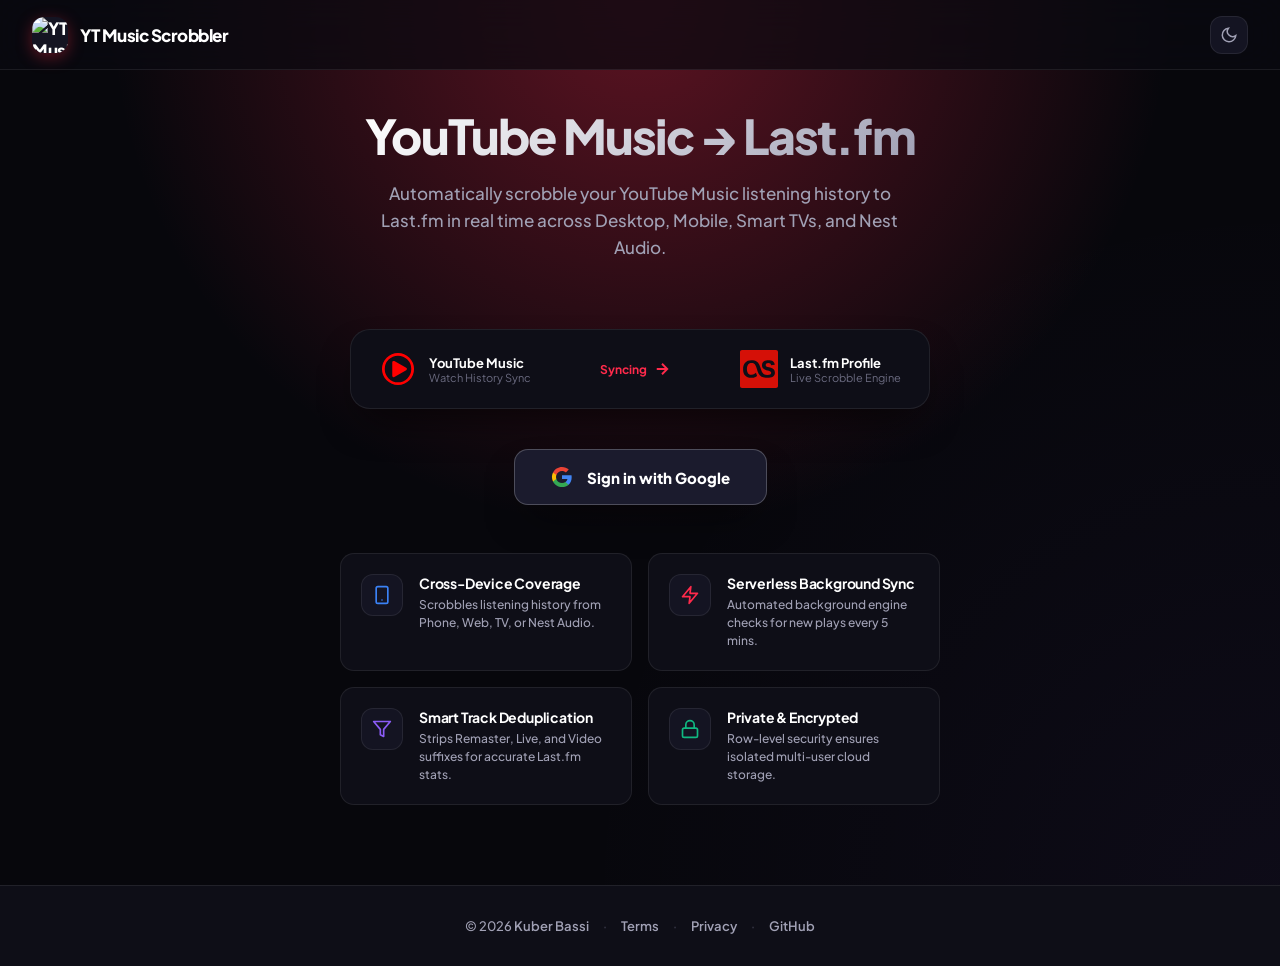
==== templates/index.html @ dec8a10e "refactor: modularize frontend architecture into templates and static assets, improve music video fil" ====
<!DOCTYPE html>
<html lang="en">

<head>
    <meta charset="UTF-8">
    <meta name="viewport" content="width=device-width, initial-scale=1.0">
    <title>YT Music Scrobbler - Sync YouTube Music to Last.fm</title>
    <meta name="description"
        content="Automatically scrobble your YouTube Music listening history to Last.fm in real-time across all your devices. Free, secure, and open-source.">
    <meta name="keywords"
        content="YouTube Music, Last.fm, scrobbler, music scrobbler, YT Music Last.fm sync, music history tracking">
    <meta name="author" content="Kuber Bassi">
    <meta name="theme-color" content="#07070a">
    <meta name="robots" content="index, follow">
    <meta property="og:title" content="YT Music Scrobbler - Sync YouTube Music to Last.fm">
    <meta property="og:description"
        content="Scrobble YouTube Music listening history to Last.fm seamlessly across PC, Mobile, and TV.">
    <meta property="og:type" content="website">
    <meta property="og:image" content="https://ytscrobbler.kuberbassi.com/Icon.png">
    <meta name="twitter:card" content="summary_large_image">
    <meta name="twitter:title" content="YT Music Scrobbler - Sync YouTube Music to Last.fm">
    <meta name="twitter:description"
        content="Scrobble YouTube Music listening history to Last.fm automatically across all devices.">
    <meta name="twitter:image" content="https://ytscrobbler.kuberbassi.com/Icon.png">
    <link rel="canonical" href="https://ytscrobbler.kuberbassi.com">
    <link rel="icon" type="image/png" href="/Icon.png">
    <link rel="shortcut icon" href="/Icon.png">
    <link rel="preconnect" href="https://fonts.googleapis.com">
    <link rel="preconnect" href="https://fonts.gstatic.com" crossorigin>
    <link
        href="https://fonts.googleapis.com/css2?family=Plus+Jakarta+Sans:wght@400;500;600;700;800&family=JetBrains+Mono:wght@400;500;600&display=swap"
        rel="stylesheet">
    <link rel="stylesheet" href="/static/css/styles.css">
    <script src="/static/js/app.js" defer></script>
</head>

<body data-theme="dark">
    <div class="toast-container" id="toasts"></div>

    <header class="header">
        <a href="/" class="logo">
            <div class="logo-img-wrapper">
                <img src="/Icon.png" alt="YT Music Scrobbler Icon">
            </div>
            YT Music Scrobbler
        </a>

        <div class="header-actions">
            <div id="nav-status-indicators" style="display:none; gap:8px;">
                <div id="nav-lfm" class="nav-status-pill"><span class="dot"></span> Last.fm</div>
                <div id="nav-ytm" class="nav-status-pill"><span class="dot"></span> YT Music</div>
            </div>
            <div id="user-area"></div>
            <button class="theme-btn" onclick="toggleTheme()" title="Toggle theme">
                <svg id="theme-icon" viewBox="0 0 24 24" fill="none" stroke="currentColor" stroke-width="2">
                    <path d="M21 12.79A9 9 0 1 1 11.21 3 7 7 0 0 0 21 12.79z" />
                </svg>
            </button>
        </div>
    </header>

    <!-- Handcrafted Hero Landing Screen -->
    <div id="login-screen" class="login-screen" style="display: flex;">
        <div class="login-hero">
            <h1 class="login-title">YouTube Music → Last.fm</h1>
            <p class="login-subtitle">
                Automatically scrobble your YouTube Music listening history to Last.fm in real time across Desktop,
                Mobile, Smart TVs, and Nest Audio.
            </p>
        </div>

        <!-- Live Scrobble Preview Card -->
        <div class="scrobble-flow-card">
            <div class="scrobble-flow-side">
                <div class="scrobble-flow-icon yt" style="background:transparent;width:38px;height:38px;">
                    <svg width="38" height="38" viewBox="0 0 192 192" fill="none">
                        <path stroke="#FF0000" stroke-linecap="round" stroke-linejoin="round" stroke-width="14"
                            d="M96 170c40.869 0 74-33.131 74-74 0-40.87-33.131-74-74-74-40.87 0-74 33.13-74 74 0 40.869 33.13 74 74 74Z" />
                        <path stroke="#FF0000" stroke-linecap="round" stroke-linejoin="round" stroke-width="14"
                            fill="#FF0000" d="M74 130V62l60 34-60 34Z" />
                    </svg>
                </div>
                <div class="scrobble-flow-meta">
                    <h5>YouTube Music</h5>
                    <p>Watch History Sync</p>
                </div>
            </div>
            <div class="scrobble-flow-arrow">
                <span>Syncing</span>
                <svg width="18" height="18" viewBox="0 0 24 24" fill="none" stroke="currentColor" stroke-width="2.5">
                    <path d="M5 12h14M12 5l7 7-7 7" />
                </svg>
            </div>
            <div class="scrobble-flow-side">
                <div class="scrobble-flow-icon lfm" style="background:transparent;width:38px;height:38px;">
                    <svg width="38" height="38" viewBox="0 0 94 94" fill="#D51007">
                        <path
                            d="M89,0H5C2.238,0,0,2.239,0,5v84c0,2.761,2.238,5,5,5h84c2.762,0,5-2.239,5-5V5C94,2.239,91.762,0,89,0z M67.611,68.875 c-15.605,0-21.019-7.036-23.904-15.786l-2.887-9.021c-2.164-6.585-4.689-11.727-12.629-11.727c-5.504,0-11.094,3.969-11.094,15.064 c0,8.659,4.42,14.073,10.643,14.073c7.037,0,11.729-5.232,11.729-5.232l2.887,7.848c0,0-4.873,4.78-15.066,4.78 c-12.627,0-19.664-7.396-19.664-21.108c0-14.251,7.037-22.642,20.297-22.642c11.998,0,18.043,4.33,21.83,16.057l2.978,9.02 c2.164,6.585,5.953,11.367,15.063,11.367c6.136,0,9.379-1.354,9.379-4.691c0-2.616-1.53-4.51-6.131-5.593l-6.138-1.442 c-7.483-1.804-10.463-5.684-10.463-11.817c0-9.833,7.939-12.9,16.058-12.9c9.203,0,14.795,3.338,15.517,11.457l-9.021,1.082 c-0.361-3.879-2.705-5.502-7.035-5.502c-3.972,0-6.403,1.804-6.403,4.871c0,2.706,1.17,4.33,5.141,5.232l5.773,1.263 c7.758,1.804,11.905,5.593,11.905,12.899C86.375,65.448,78.799,68.875,67.611,68.875z" />
                    </svg>
                </div>
                <div class="scrobble-flow-meta">
                    <h5>Last.fm Profile</h5>
                    <p>Live Scrobble Engine</p>
                </div>
            </div>
        </div>

        <a href="/auth/google" class="login-btn">
            <svg viewBox="0 0 24 24">
                <path fill="#4285F4"
                    d="M22.56 12.25c0-.78-.07-1.53-.2-2.25H12v4.26h5.92c-.26 1.37-1.04 2.53-2.21 3.31v2.77h3.57c2.08-1.92 3.28-4.74 3.28-8.09z" />
                <path fill="#34A853"
                    d="M12 23c2.97 0 5.46-.98 7.28-2.66l-3.57-2.77c-.98.66-2.23 1.06-3.71 1.06-2.86 0-5.29-1.93-6.16-4.53H2.18v2.84C3.99 20.53 7.7 23 12 23z" />
                <path fill="#FBBC05"
                    d="M5.84 14.09c-.22-.66-.35-1.36-.35-2.09s.13-1.43.35-2.09V7.07H2.18C1.43 8.55 1 10.22 1 12s.43 3.45 1.18 4.93l2.85-2.22.81-.62z" />
                <path fill="#EA4335"
                    d="M12 5.38c1.62 0 3.06.56 4.21 1.64l3.15-3.15C17.45 2.09 14.97 1 12 1 7.7 1 3.99 3.47 2.18 7.07l3.66 2.84c.87-2.6 3.3-4.53 6.16-4.53z" />
            </svg>
            Sign in with Google
        </a>

        <div class="features-grid">
            <div class="feature-item">
                <div class="feature-icon-wrapper" style="color:var(--blue);">
                    <svg width="20" height="20" viewBox="0 0 24 24" fill="none" stroke="currentColor" stroke-width="2"
                        stroke-linecap="round" stroke-linejoin="round">
                        <rect x="5" y="2" width="14" height="20" rx="2" ry="2" />
                        <line x1="12" y1="18" x2="12.01" y2="18" />
                    </svg>
                </div>
                <div class="feature-text">
                    <h4>Cross-Device Coverage</h4>
                    <p>Scrobbles listening history from Phone, Web, TV, or Nest Audio.</p>
                </div>
            </div>
            <div class="feature-item">
                <div class="feature-icon-wrapper" style="color:var(--accent);">
                    <svg width="20" height="20" viewBox="0 0 24 24" fill="none" stroke="currentColor" stroke-width="2"
                        stroke-linecap="round" stroke-linejoin="round">
                        <polygon points="13 2 3 14 12 14 11 22 21 10 12 10 13 2" />
                    </svg>
                </div>
                <div class="feature-text">
                    <h4>Serverless Background Sync</h4>
                    <p>Automated background engine checks for new plays every 5 mins.</p>
                </div>
            </div>
            <div class="feature-item">
                <div class="feature-icon-wrapper" style="color:var(--purple);">
                    <svg width="20" height="20" viewBox="0 0 24 24" fill="none" stroke="currentColor" stroke-width="2"
                        stroke-linecap="round" stroke-linejoin="round">
                        <polygon points="22 3 2 3 10 12.46 10 19 14 21 14 12.46 22 3" />
                    </svg>
                </div>
                <div class="feature-text">
                    <h4>Smart Track Deduplication</h4>
                    <p>Strips Remaster, Live, and Video suffixes for accurate Last.fm stats.</p>
                </div>
            </div>
            <div class="feature-item">
                <div class="feature-icon-wrapper" style="color:var(--success);">
                    <svg width="20" height="20" viewBox="0 0 24 24" fill="none" stroke="currentColor" stroke-width="2"
                        stroke-linecap="round" stroke-linejoin="round">
                        <rect x="3" y="11" width="18" height="11" rx="2" ry="2" />
                        <path d="M7 11V7a5 5 0 0 1 10 0v4" />
                    </svg>
                </div>
                <div class="feature-text">
                    <h4>Private & Encrypted</h4>
                    <p>Row-level security ensures isolated multi-user cloud storage.</p>
                </div>
            </div>
        </div>
    </div>

    <!-- Main Logged In Application -->
    <main id="main-app" class="container" style="display: none;">
        <div class="app-hero">
            <h1 class="main-title">YT Music Dashboard</h1>
            <p class="subtitle">Scrobble YouTube Music listening history to Last.fm</p>
        </div>

        <div class="tabs-wrapper">
            <div class="tabs">
                <div class="tab active" onclick="showTab('dashboard')">
                    <svg width="15" height="15" viewBox="0 0 24 24" fill="none" stroke="currentColor" stroke-width="2.2"
                        stroke-linecap="round" stroke-linejoin="round">
                        <rect x="3" y="3" width="7" height="9" rx="1" />
                        <rect x="14" y="3" width="7" height="5" rx="1" />
                        <rect x="14" y="12" width="7" height="9" rx="1" />
                        <rect x="3" y="16" width="7" height="5" rx="1" />
                    </svg>
                    Dashboard
                </div>
                <div class="tab" onclick="showTab('connect')">
                    <svg width="15" height="15" viewBox="0 0 24 24" fill="none" stroke="currentColor" stroke-width="2.2"
                        stroke-linecap="round" stroke-linejoin="round">
                        <path d="M20 21v-2a4 4 0 0 0-4-4H8a4 4 0 0 0-4 4v2" />
                        <circle cx="12" cy="7" r="4" />
                    </svg>
                    Accounts
                </div>
                <div class="tab" onclick="showTab('history')">
                    <svg width="15" height="15" viewBox="0 0 24 24" fill="none" stroke="currentColor" stroke-width="2.2"
                        stroke-linecap="round" stroke-linejoin="round">
                        <circle cx="12" cy="12" r="10" />
                        <polyline points="12 6 12 12 16 14" />
                    </svg>
                    History
                </div>
                <div class="tab" onclick="showTab('guide')">
                    <svg width="15" height="15" viewBox="0 0 24 24" fill="none" stroke="currentColor" stroke-width="2.2"
                        stroke-linecap="round" stroke-linejoin="round">
                        <circle cx="12" cy="12" r="10" />
                        <path d="M9.09 9a3 3 0 0 1 5.83 1c0 2-3 3-3 3" />
                        <line x1="12" y1="17" x2="12.01" y2="17" />
                    </svg>
                    Setup Guide
                </div>
            </div>
        </div>

        <!-- Dashboard Tab -->
        <div id="dashboard" class="tab-content active">
            <!-- Now Playing / Status Banner -->
            <div class="now-playing-banner">
                <div class="now-playing-left">
                    <div class="eq-bars">
                        <div class="eq-bar"></div>
                        <div class="eq-bar"></div>
                        <div class="eq-bar"></div>
                        <div class="eq-bar"></div>
                    </div>
                    <div class="now-playing-text" id="now-playing-text">
                        Scrobbler engine <strong style="color:var(--success);">Active</strong>
                    </div>
                </div>
                <div id="sync-info" class="sync-info">Waiting for sync...</div>
            </div>

            <div class="card">
                <div class="card-header">
                    <div class="card-title-group">
                        <span class="card-title">Live Connections</span>
                    </div>
                    <button class="btn btn-secondary btn-sm" onclick="checkStatus()">Refresh</button>
                </div>
                <div class="card-body">
                    <div class="status-item">
                        <div class="status-left">
                            <div class="status-icon lastfm" style="background:transparent;box-shadow:none;">
                                <svg width="44" height="44" viewBox="0 0 94 94" fill="#D51007">
                                    <path
                                        d="M89,0H5C2.238,0,0,2.239,0,5v84c0,2.761,2.238,5,5,5h84c2.762,0,5-2.239,5-5V5C94,2.239,91.762,0,89,0z M67.611,68.875 c-15.605,0-21.019-7.036-23.904-15.786l-2.887-9.021c-2.164-6.585-4.689-11.727-12.629-11.727c-5.504,0-11.094,3.969-11.094,15.064 c0,8.659,4.42,14.073,10.643,14.073c7.037,0,11.729-5.232,11.729-5.232l2.887,7.848c0,0-4.873,4.78-15.066,4.78 c-12.627,0-19.664-7.396-19.664-21.108c0-14.251,7.037-22.642,20.297-22.642c11.998,0,18.043,4.33,21.83,16.057l2.978,9.02 c2.164,6.585,5.953,11.367,15.063,11.367c6.136,0,9.379-1.354,9.379-4.691c0-2.616-1.53-4.51-6.131-5.593l-6.138-1.442 c-7.483-1.804-10.463-5.684-10.463-11.817c0-9.833,7.939-12.9,16.058-12.9c9.203,0,14.795,3.338,15.517,11.457l-9.021,1.082 c-0.361-3.879-2.705-5.502-7.035-5.502c-3.972,0-6.403,1.804-6.403,4.871c0,2.706,1.17,4.33,5.141,5.232l5.773,1.263 c7.758,1.804,11.905,5.593,11.905,12.899C86.375,65.448,78.799,68.875,67.611,68.875z" />
                                </svg>
                            </div>
                            <div>
                                <div class="status-name">Last.fm</div>
                                <div class="status-sub" id="lastfm-username">Not connected</div>
                            </div>
                        </div>
                        <div id="lastfm-status" class="status-badge offline">
                            <span class="dot"></span> Offline
                        </div>
                    </div>
                    <div class="status-item">
                        <div class="status-left">
                            <div class="status-icon ytmusic" style="background:transparent;box-shadow:none;">
                                <svg width="44" height="44" viewBox="0 0 192 192" fill="none">
                                    <path stroke="#FF0000" stroke-linecap="round" stroke-linejoin="round"
                                        stroke-width="14"
                                        d="M96 170c40.869 0 74-33.131 74-74 0-40.87-33.131-74-74-74-40.87 0-74 33.13-74 74 0 40.869 33.13 74 74 74Z" />
                                    <path stroke="#FF0000" stroke-linecap="round" stroke-linejoin="round"
                                        stroke-width="14" fill="#FF0000" d="M74 130V62l60 34-60 34Z" />
                                </svg>
                            </div>
                            <div>
                                <div class="status-name">YouTube Music</div>
                                <div class="status-sub" id="ytmusic-sub">Browser Headers Sync</div>
                            </div>
                        </div>
                        <div id="ytmusic-status" class="status-badge offline">
                            <span class="dot"></span> Offline
                        </div>
                    </div>
                </div>
            </div>

            <div class="card">
                <div class="card-header">
                    <span class="card-title">Auto-Scrobble Engine</span>
                </div>
                <div class="card-body">
                    <div class="toggle-row">
                        <div class="toggle-info">
                            <h3>Enable Background Auto Sync</h3>
                            <p>Automatically polls YouTube Music history every 5 minutes</p>
                        </div>
                        <div class="toggle" id="auto-toggle" onclick="toggleAuto()"></div>
                    </div>
                </div>
            </div>

            <div class="card">
                <div class="card-header"><span class="card-title">Manual Actions</span></div>
                <div class="card-body">
                    <div class="btn-group">
                        <button class="btn btn-primary" onclick="scrobbleNow()">
                            <svg width="15" height="15" viewBox="0 0 24 24" fill="none" stroke="currentColor"
                                stroke-width="2.5" stroke-linecap="round" stroke-linejoin="round">
                                <polygon points="13 2 3 14 12 14 11 22 21 10 12 10 13 2" />
                            </svg>
                            Scrobble Now
                        </button>
                        <button class="btn btn-secondary" onclick="showTab('history'); loadHistory();">
                            <svg width="15" height="15" viewBox="0 0 24 24" fill="none" stroke="currentColor"
                                stroke-width="2" stroke-linecap="round" stroke-linejoin="round">
                                <circle cx="12" cy="12" r="10" />
                                <polyline points="12 6 12 12 16 14" />
                            </svg>
                            View History
                        </button>
                    </div>
                </div>
            </div>

            <div class="card">
                <div class="card-header"><span class="card-title">Recent Activity Stream</span></div>
                <div class="card-body">
                    <div class="log" id="log">
                        <div class="log-entry"><span class="time">[--:--]</span> Ready to scrobble</div>
                    </div>
                </div>
            </div>
        </div>

        <!-- Accounts & Setup Tab -->
        <div id="connect" class="tab-content">
            <div class="card">
                <div class="card-header"><span class="card-title">Last.fm Credentials</span></div>
                <div class="card-body">
                    <div class="form-group">
                        <label class="form-label">API Key</label>
                        <input type="text" class="form-input" id="lastfm-key"
                            placeholder="32-character Last.fm API Key">
                        <p class="form-hint">Create an API account at <a href="https://www.last.fm/api/account/create"
                                target="_blank">last.fm/api</a></p>
                    </div>
                    <div class="form-group">
                        <label class="form-label">API Secret</label>
                        <input type="password" class="form-input" id="lastfm-secret"
                            placeholder="32-character API Secret">
                    </div>
                    <div class="form-group">
                        <label class="form-label">Session Key</label>
                        <input type="text" class="form-input" id="lastfm-session"
                            placeholder="Session key generated via authorization">
                        <p class="form-hint"><a href="#" onclick="authorizeLastfm(); return false;"><svg width="13"
                                    height="13" viewBox="0 0 24 24" fill="none" stroke="currentColor" stroke-width="2"
                                    style="vertical-align:middle;margin-right:2px;">
                                    <path d="M18 13v6a2 2 0 0 1-2 2H5a2 2 0 0 1-2-2V8a2 2 0 0 1 2-2h6" />
                                    <polyline points="15 3 21 3 21 9" />
                                    <line x1="10" y1="14" x2="21" y2="3" />
                                </svg> Click here to Authorize with Last.fm</a></p>
                    </div>
                    <button class="btn btn-primary" onclick="saveLastfm()">Save Last.fm Account</button>
                </div>
            </div>

            <div class="card">
                <div class="card-header"><span class="card-title">YouTube Music Account Headers</span></div>
                <div class="card-body">
                    <p style="font-size:13px;color:var(--text-secondary);margin-bottom:16px;line-height:1.5;">
                        Connect your YouTube Music watch history by pasting browser headers. This allows background sync
                        across <strong>all devices</strong> (Phone, PC, TV).
                    </p>

                    <div id="method-headers">
                        <div class="form-group">
                            <label class="form-label">Browser Headers String</label>
                            <textarea class="form-input" id="yt-headers"
                                placeholder="Paste requests headers from music.youtube.com network tab here..." rows="5"
                                style="font-family:var(--font-mono);font-size:11px;"></textarea>
                            <p class="form-hint">Need help getting headers? Check out the <a href="#"
                                    onclick="showTab('guide'); return false;">Step-by-step Setup Guide</a></p>
                        </div>
                        <button class="btn btn-primary" onclick="saveYTHeaders()">Connect YT Music</button>
                    </div>

                    <button class="btn btn-secondary" onclick="disconnectYT()" id="disconnect-btn"
                        style="display:none;margin-top:12px;">Disconnect YT Music</button>
                </div>
            </div>
        </div>

        <!-- History Tab -->
        <div id="history" class="tab-content">
            <div class="card">
                <div class="card-header">
                    <span class="card-title">YouTube Music History</span>
                    <div style="display:flex;gap:8px;">
                        <button class="btn btn-secondary btn-sm" onclick="resetHistoryCache()"
                            title="Clear local scrobble history cache">Reset Cache</button>
                        <button class="btn btn-secondary btn-sm" onclick="loadHistory()">Refresh</button>
                    </div>
                </div>
                <div class="card-body">
                    <div class="history-controls">
                        <div class="search-box">
                            <svg class="search-icon" width="16" height="16" viewBox="0 0 24 24" fill="none"
                                stroke="currentColor" stroke-width="2">
                                <circle cx="11" cy="11" r="8" />
                                <path d="m21 21-4.3-4.3" />
                            </svg>
                            <input type="text" id="history-search" class="form-input"
                                placeholder="Filter history by song or artist..." onkeyup="filterHistory()">
                        </div>
                    </div>
                    <div id="history-list" class="history-list">
                        <div class="empty">Click Refresh to load history</div>
                    </div>
                </div>
            </div>
        </div>

        <!-- Setup Guide Tab -->
        <div id="guide" class="tab-content">
            <div class="card">
                <div class="card-header"><span class="card-title">How to Extract YouTube Music Browser Headers</span>
                </div>
                <div class="card-body">
                    <div class="guide-step">
                        <div class="guide-step-header">
                            <div><span class="guide-step-num">1</span>Open music.youtube.com</div>
                        </div>
                        <div class="guide-step-body">
                            Open <a href="https://music.youtube.com" target="_blank">music.youtube.com</a> in your
                            browser (Chrome, Firefox, Edge, or Brave) and ensure you are logged into your Google
                            account.
                        </div>
                    </div>

                    <div class="guide-step">
                        <div class="guide-step-header">
                            <div><span class="guide-step-num">2</span>Open Developer Tools</div>
                        </div>
                        <div class="guide-step-body">
                            Press <code>F12</code> or right-click anywhere on the page and select
                            <strong>Inspect</strong>. Switch to the <strong>Network</strong> tab.
                        </div>
                    </div>

                    <div class="guide-step">
                        <div class="guide-step-header">
                            <div><span class="guide-step-num">3</span>Filter POST Requests</div>
                        </div>
                        <div class="guide-step-body">
                            In the Network tab search filter box, type <code>browse</code> or <code>player</code>. Click
                            on any song or playlist to generate network traffic.
                        </div>
                    </div>

                    <div class="guide-step">
                        <div class="guide-step-header">
                            <div><span class="guide-step-num">4</span>Copy Request Headers</div>
                        </div>
                        <div class="guide-step-body">
                            Click on one of the <code>browse</code> or <code>player</code> network requests. Go to the
                            <strong>Headers</strong> tab, scroll down to <strong>Request Headers</strong>, select all
                            text, copy it, and paste it into the Accounts tab!
                        </div>
                    </div>
                </div>
            </div>
        </div>
    </main>

    <footer class="site-footer">
        <span>© <span id="year"></span> <a href="https://kuberbassi.com" target="_blank">Kuber Bassi</a></span>
        <span class="footer-sep">·</span>
        <a href="/terms">Terms</a>
        <span class="footer-sep">·</span>
        <a href="/privacy">Privacy</a>
        <span class="footer-sep">·</span>
        <a href="https://github.com/kuberbassi/ytmusic-scrobbler" target="_blank">GitHub</a>
    </footer>

    <script src="/_vercel/insights/script.js" defer></script>
</body>

</html>
---- static/css/styles.css ----
:root {
    --bg-primary: #07070c;
    --bg-secondary: #0e0e17;
    --bg-tertiary: #141422;
    --bg-elevated: #1b1b2d;
    --border: rgba(255, 255, 255, 0.08);
    --border-hover: rgba(255, 255, 255, 0.22);
    --text-primary: #ffffff;
    --text-secondary: #a1a1b5;
    --text-tertiary: #6b6b80;
    --accent: #ff2a4b;
    --accent-lfm: #d51007;
    --accent-gradient: linear-gradient(135deg, #ff2a4b 0%, #e60023 100%);
    --accent-glow: rgba(255, 42, 75, 0.35);
    --lfm-gradient: linear-gradient(135deg, #e50914 0%, #990000 100%);
    --success: #10b981;
    --success-glow: rgba(16, 185, 129, 0.25);
    --error: #f43f5e;
    --blue: #3b82f6;
    --blue-glow: rgba(59, 130, 246, 0.25);
    --purple: #8b5cf6;
    --radius-lg: 20px;
    --radius-md: 14px;
    --radius-sm: 10px;
    --shadow-lg: 0 20px 40px -15px rgba(0, 0, 0, 0.7);
    --shadow-glow: 0 0 35px rgba(255, 42, 75, 0.18);
    --font-main: 'Plus Jakarta Sans', -apple-system, BlinkMacSystemFont, sans-serif;
    --font-mono: 'JetBrains Mono', monospace;
}

/* High Contrast Light Mode */
[data-theme="light"] {
    --bg-primary: #f8fafc;
    --bg-secondary: #ffffff;
    --bg-tertiary: #f1f5f9;
    --bg-elevated: #ffffff;
    --border: rgba(15, 23, 42, 0.12);
    --border-hover: rgba(15, 23, 42, 0.28);
    --text-primary: #0f172a;
    /* High contrast dark slate */
    --text-secondary: #334155;
    /* High contrast slate 700 */
    --text-tertiary: #64748b;
    /* Slate 500 */
    --accent: #e11d48;
    --accent-gradient: linear-gradient(135deg, #e11d48 0%, #be123c 100%);
    --accent-glow: rgba(225, 29, 72, 0.18);
    --shadow-lg: 0 16px 36px -10px rgba(15, 23, 42, 0.09);
    --shadow-glow: 0 0 30px rgba(225, 29, 72, 0.1);
}

* {
    margin: 0;
    padding: 0;
    box-sizing: border-box;
}

body {
    font-family: var(--font-main);
    background: var(--bg-primary);
    color: var(--text-primary);
    min-height: 100vh;
    display: flex;
    flex-direction: column;
    -webkit-font-smoothing: antialiased;
    background-image:
        radial-gradient(circle at 50% 0%, var(--accent-glow), transparent 48%),
        radial-gradient(circle at 100% 100%, rgba(139, 92, 246, 0.05), transparent 45%);
    background-attachment: fixed;
}

/* Toast Container */
.toast-container {
    position: fixed;
    top: 24px;
    right: 24px;
    z-index: 1000;
    display: flex;
    flex-direction: column;
    gap: 12px;
    pointer-events: none;
}

.toast {
    pointer-events: auto;
    background: var(--bg-secondary);
    border: 1px solid var(--border-hover);
    border-radius: var(--radius-md);
    padding: 14px 20px;
    font-size: 13px;
    font-weight: 600;
    display: flex;
    align-items: center;
    gap: 12px;
    transform: translateX(calc(100% + 40px));
    transition: transform 0.35s cubic-bezier(0.16, 1, 0.3, 1);
    box-shadow: var(--shadow-lg);
    backdrop-filter: blur(20px);
    color: var(--text-primary);
}

.toast.show {
    transform: translateX(0);
}

.toast-dot {
    width: 9px;
    height: 9px;
    border-radius: 50%;
    flex-shrink: 0;
}

.toast.success .toast-dot {
    background: var(--success);
    box-shadow: 0 0 12px var(--success);
}

.toast.error .toast-dot {
    background: var(--error);
    box-shadow: 0 0 12px var(--error);
}

.toast.info .toast-dot {
    background: var(--blue);
    box-shadow: 0 0 12px var(--blue);
}

/* Sleek Glass Header Navbar */
.header {
    position: sticky;
    top: 0;
    z-index: 100;
    border-bottom: 1px solid var(--border);
    padding: 0 32px;
    height: 70px;
    display: flex;
    justify-content: space-between;
    align-items: center;
    background: rgba(10, 10, 16, 0.75);
    backdrop-filter: blur(24px);
    -webkit-backdrop-filter: blur(24px);
}

[data-theme="light"] .header {
    background: rgba(248, 250, 252, 0.85);
}

.logo {
    display: flex;
    align-items: center;
    gap: 12px;
    font-weight: 800;
    font-size: 17px;
    letter-spacing: -0.5px;
    color: var(--text-primary);
    text-decoration: none;
}

.logo-img-wrapper {
    position: relative;
    width: 36px;
    height: 36px;
    border-radius: 12px;
    overflow: hidden;
    display: flex;
    align-items: center;
    justify-content: center;
    background: var(--bg-tertiary);
    box-shadow: 0 4px 16px var(--accent-glow);
}

.logo img {
    width: 100%;
    height: 100%;
    object-fit: cover;
}

.header-links {
    display: flex;
    align-items: center;
    gap: 24px;
    margin-left: 32px;
}

.header-link {
    font-size: 13px;
    font-weight: 600;
    color: var(--text-secondary);
    text-decoration: none;
    transition: color 0.15s;
}

.header-link:hover {
    color: var(--text-primary);
}

.header-actions {
    display: flex;
    align-items: center;
    gap: 14px;
}

/* Status Pills in Navbar */
.nav-status-pill {
    display: inline-flex;
    align-items: center;
    gap: 6px;
    padding: 6px 12px;
    border-radius: 20px;
    font-size: 11px;
    font-weight: 700;
    background: var(--bg-tertiary);
    border: 1px solid var(--border);
    color: var(--text-secondary);
}

.nav-status-pill .dot {
    width: 6px;
    height: 6px;
    border-radius: 50%;
    background: var(--text-tertiary);
}

.nav-status-pill.online {
    color: var(--success);
    border-color: rgba(16, 185, 129, 0.25);
    background: rgba(16, 185, 129, 0.08);
}

.nav-status-pill.online .dot {
    background: var(--success);
    box-shadow: 0 0 8px var(--success);
}

.theme-btn {
    width: 38px;
    height: 38px;
    background: var(--bg-tertiary);
    border: 1px solid var(--border);
    border-radius: 12px;
    cursor: pointer;
    display: flex;
    align-items: center;
    justify-content: center;
    color: var(--text-secondary);
    transition: all 0.2s ease;
}

.theme-btn:hover {
    border-color: var(--border-hover);
    color: var(--text-primary);
    background: var(--bg-elevated);
    transform: translateY(-1px);
}

.theme-btn svg {
    width: 18px;
    height: 18px;
}

/* User Profile Pill */
.user-menu {
    display: flex;
    align-items: center;
    gap: 10px;
    background: var(--bg-tertiary);
    padding: 5px 14px 5px 6px;
    border-radius: 30px;
    border: 1px solid var(--border);
}

.user-avatar {
    width: 28px;
    height: 28px;
    border-radius: 50%;
    border: 1px solid var(--border-hover);
}

.user-name {
    font-size: 13px;
    font-weight: 700;
    color: var(--text-primary);
    letter-spacing: -0.2px;
}

.logout-btn {
    font-size: 11px;
    font-weight: 700;
    color: var(--text-tertiary);
    cursor: pointer;
    text-decoration: none;
    transition: color 0.15s;
    margin-left: 4px;
}

.logout-btn:hover {
    color: var(--accent);
}

/* Container Layout */
.container {
    max-width: 720px;
    margin: 0 auto;
    padding: 48px 24px 80px;
    flex: 1;
    width: 100%;
}

/* Handcrafted Hero Landing Screen */
.login-screen {
    display: flex;
    flex-direction: column;
    align-items: center;
    justify-content: center;
    min-height: calc(100vh - 150px);
    text-align: center;
    padding: 40px 24px;
}

.login-hero {
    max-width: 640px;
    margin-bottom: 36px;
}

.login-title {
    font-size: 48px;
    font-weight: 800;
    margin-bottom: 18px;
    letter-spacing: -1.8px;
    line-height: 1.08;
    background: linear-gradient(135deg, #ffffff 0%, #a1a1b5 100%);
    -webkit-background-clip: text;
    -webkit-text-fill-color: transparent;
}

[data-theme="light"] .login-title {
    background: linear-gradient(135deg, #0f172a 0%, #334155 100%);
    -webkit-background-clip: text;
    -webkit-text-fill-color: transparent;
}

.login-subtitle {
    color: var(--text-secondary);
    font-size: 17px;
    line-height: 1.6;
    max-width: 540px;
    margin: 0 auto 32px;
    font-weight: 500;
}

/* Live Scrobble Preview Component */
.scrobble-flow-card {
    background: var(--bg-secondary);
    border: 1px solid var(--border);
    border-radius: var(--radius-lg);
    padding: 20px 28px;
    margin-bottom: 40px;
    display: flex;
    align-items: center;
    justify-content: space-between;
    gap: 20px;
    width: 100%;
    max-width: 580px;
    box-shadow: var(--shadow-lg);
}

.scrobble-flow-side {
    display: flex;
    align-items: center;
    gap: 12px;
}

.scrobble-flow-icon {
    width: 40px;
    height: 40px;
    border-radius: 12px;
    display: flex;
    align-items: center;
    justify-content: center;
    flex-shrink: 0;
}

.scrobble-flow-icon.yt {
    background: #FF0000;
    color: #fff;
}

.scrobble-flow-icon.lfm {
    background: #D51007;
    color: #fff;
}

.scrobble-flow-meta {
    text-align: left;
}

.scrobble-flow-meta h5 {
    font-size: 13px;
    font-weight: 700;
    color: var(--text-primary);
}

.scrobble-flow-meta p {
    font-size: 11px;
    color: var(--text-tertiary);
}

.scrobble-flow-arrow {
    display: flex;
    align-items: center;
    gap: 6px;
    color: var(--accent);
    font-size: 12px;
    font-weight: 700;
}

.scrobble-flow-arrow svg {
    animation: pulseArrow 1.5s ease-in-out infinite alternate;
}

@keyframes pulseArrow {
    0% {
        transform: translateX(-3px);
        opacity: 0.6;
    }

    100% {
        transform: translateX(3px);
        opacity: 1;
    }
}

.login-btn {
    display: inline-flex;
    align-items: center;
    gap: 14px;
    padding: 16px 36px;
    border-radius: var(--radius-md);
    font-size: 15px;
    font-weight: 800;
    cursor: pointer;
    border: 1px solid var(--border-hover);
    background: var(--bg-elevated);
    color: var(--text-primary);
    box-shadow: var(--shadow-lg);
    transition: all 0.25s cubic-bezier(0.16, 1, 0.3, 1);
    margin-bottom: 48px;
    text-decoration: none;
}

.login-btn:hover {
    border-color: var(--accent);
    transform: translateY(-2px);
    box-shadow: 0 12px 32px var(--accent-glow);
}

.login-btn svg {
    width: 22px;
    height: 22px;
}

/* Architectural Capability Grid */
.features-grid {
    display: grid;
    grid-template-columns: repeat(2, 1fr);
    gap: 16px;
    max-width: 600px;
    margin-bottom: 40px;
    width: 100%;
}

@media (max-width: 580px) {
    .features-grid {
        grid-template-columns: 1fr;
    }

    .header-links {
        display: none;
    }
}

.feature-item {
    display: flex;
    align-items: flex-start;
    gap: 16px;
    text-align: left;
    padding: 20px;
    background: var(--bg-secondary);
    border: 1px solid var(--border);
    border-radius: var(--radius-md);
    transition: all 0.25s ease;
}

.feature-item:hover {
    border-color: var(--border-hover);
    transform: translateY(-2px);
    box-shadow: var(--shadow-lg);
}

.feature-icon-wrapper {
    width: 42px;
    height: 42px;
    border-radius: 12px;
    background: var(--bg-tertiary);
    border: 1px solid var(--border);
    display: flex;
    align-items: center;
    justify-content: center;
    flex-shrink: 0;
}

.feature-text h4 {
    font-size: 14px;
    font-weight: 700;
    margin-bottom: 4px;
    letter-spacing: -0.2px;
    color: var(--text-primary);
}

.feature-text p {
    font-size: 12px;
    color: var(--text-secondary);
    line-height: 1.5;
    font-weight: 500;
}

/* Main App Title Banner */
.app-hero {
    margin-bottom: 32px;
}

.main-title {
    font-size: 32px;
    font-weight: 800;
    margin-bottom: 6px;
    letter-spacing: -1px;
    background: linear-gradient(135deg, #fff 0%, #94a3b8 100%);
    -webkit-background-clip: text;
    -webkit-text-fill-color: transparent;
}

[data-theme="light"] .main-title {
    background: linear-gradient(135deg, #0f172a 0%, #334155 100%);
    -webkit-background-clip: text;
    -webkit-text-fill-color: transparent;
}

.subtitle {
    color: var(--text-secondary);
    font-size: 15px;
    font-weight: 500;
}

/* Segmented Nav Tabs */
.tabs-wrapper {
    margin-bottom: 32px;
}

.tabs {
    display: flex;
    gap: 6px;
    background: var(--bg-tertiary);
    padding: 6px;
    border-radius: var(--radius-md);
    border: 1px solid var(--border);
}

.tab {
    flex: 1;
    text-align: center;
    padding: 10px 14px;
    cursor: pointer;
    color: var(--text-secondary);
    font-size: 13px;
    font-weight: 700;
    border-radius: var(--radius-sm);
    transition: all 0.25s cubic-bezier(0.16, 1, 0.3, 1);
    display: flex;
    align-items: center;
    justify-content: center;
    gap: 8px;
    user-select: none;
}

.tab:hover {
    color: var(--text-primary);
}

.tab.active {
    color: var(--text-primary);
    background: var(--bg-elevated);
    box-shadow: 0 4px 16px rgba(0, 0, 0, 0.15);
    border: 1px solid var(--border-hover);
}

.tab-content {
    display: none;
}

.tab-content.active {
    display: block;
    animation: slideUp 0.35s cubic-bezier(0.16, 1, 0.3, 1);
}

@keyframes slideUp {
    from {
        opacity: 0;
        transform: translateY(12px);
    }

    to {
        opacity: 1;
        transform: translateY(0);
    }
}

/* Cards */
.card {
    background: var(--bg-secondary);
    border: 1px solid var(--border);
    border-radius: var(--radius-lg);
    margin-bottom: 24px;
    box-shadow: var(--shadow-lg);
    overflow: hidden;
    transition: all 0.25s ease;
}

.card:hover {
    border-color: var(--border-hover);
}

.card-header {
    padding: 18px 24px;
    border-bottom: 1px solid var(--border);
    display: flex;
    justify-content: space-between;
    align-items: center;
    background: rgba(255, 255, 255, 0.015);
}

.card-title-group {
    display: flex;
    align-items: center;
    gap: 10px;
}

.card-title {
    font-size: 12px;
    font-weight: 800;
    color: var(--text-tertiary);
    text-transform: uppercase;
    letter-spacing: 1.2px;
}

.card-body {
    padding: 24px;
}

/* Live Equalizer Animation Banner */
.now-playing-banner {
    background: linear-gradient(135deg, rgba(255, 42, 75, 0.08) 0%, rgba(139, 92, 246, 0.08) 100%);
    border: 1px solid rgba(255, 42, 75, 0.2);
    border-radius: var(--radius-md);
    padding: 16px 20px;
    margin-bottom: 24px;
    display: flex;
    align-items: center;
    justify-content: space-between;
}

.now-playing-left {
    display: flex;
    align-items: center;
    gap: 14px;
}

.eq-bars {
    display: flex;
    align-items: flex-end;
    gap: 3px;
    height: 18px;
}

.eq-bar {
    width: 3px;
    background: var(--accent);
    border-radius: 2px;
    animation: eqBounce 1.2s ease-in-out infinite alternate;
}

.eq-bar:nth-child(1) {
    height: 14px;
    animation-delay: 0.1s;
}

.eq-bar:nth-child(2) {
    height: 18px;
    animation-delay: 0.3s;
}

.eq-bar:nth-child(3) {
    height: 10px;
    animation-delay: 0.2s;
}

.eq-bar:nth-child(4) {
    height: 16px;
    animation-delay: 0.4s;
}

@keyframes eqBounce {
    0% {
        height: 4px;
    }

    100% {
        height: 18px;
    }
}

.now-playing-text {
    font-size: 13px;
    font-weight: 600;
    color: var(--text-secondary);
}

.now-playing-text strong {
    color: var(--text-primary);
    font-weight: 700;
}

.sync-info {
    font-size: 12px;
    font-weight: 600;
    color: var(--text-tertiary);
    font-family: var(--font-mono);
}

.sync-info.active {
    color: var(--success);
}

/* Connection Status Row */
.status-item {
    display: flex;
    align-items: center;
    justify-content: space-between;
    padding: 16px 0;
}

.status-item:not(:last-child) {
    border-bottom: 1px solid var(--border);
}

.status-left {
    display: flex;
    align-items: center;
    gap: 16px;
}

.status-icon {
    width: 44px;
    height: 44px;
    border-radius: 14px;
    display: flex;
    align-items: center;
    justify-content: center;
    font-weight: 800;
    font-size: 16px;
    color: #fff;
    box-shadow: 0 6px 18px rgba(0, 0, 0, 0.4);
    flex-shrink: 0;
}

.status-icon.lastfm {
    background: var(--lfm-gradient);
}

.status-icon.ytmusic {
    background: var(--accent-gradient);
}

.status-name {
    font-size: 15px;
    font-weight: 700;
    letter-spacing: -0.2px;
    color: var(--text-primary);
}

.status-sub {
    font-size: 12px;
    color: var(--text-secondary);
    margin-top: 2px;
}

.status-badge {
    font-size: 12px;
    font-weight: 700;
    padding: 6px 14px;
    border-radius: 20px;
    display: flex;
    align-items: center;
    gap: 8px;
    border: 1px solid transparent;
}

.status-badge .dot {
    width: 7px;
    height: 7px;
    border-radius: 50%;
}

.status-badge.online {
    background: rgba(16, 185, 129, 0.12);
    color: var(--success);
    border-color: rgba(16, 185, 129, 0.25);
}

.status-badge.online .dot {
    background: var(--success);
    box-shadow: 0 0 10px var(--success);
}

.status-badge.offline {
    background: rgba(244, 63, 94, 0.12);
    color: var(--error);
    border-color: rgba(244, 63, 94, 0.25);
}

.status-badge.offline .dot {
    background: var(--error);
}

/* Controls & Form Elements */
.toggle-row {
    display: flex;
    align-items: center;
    justify-content: space-between;
    padding: 12px 0;
}

.toggle-row:not(:last-child) {
    border-bottom: 1px solid var(--border);
    margin-bottom: 12px;
}

.toggle-info h3 {
    font-size: 14px;
    font-weight: 700;
    margin-bottom: 2px;
    color: var(--text-primary);
}

.toggle-info p {
    font-size: 12px;
    color: var(--text-secondary);
}

.toggle {
    width: 48px;
    height: 26px;
    background: var(--bg-tertiary);
    border: 1px solid var(--border-hover);
    border-radius: 13px;
    cursor: pointer;
    position: relative;
    transition: all 0.25s ease;
}

.toggle::after {
    content: '';
    position: absolute;
    top: 2px;
    left: 2px;
    width: 20px;
    height: 20px;
    background: var(--text-secondary);
    border-radius: 50%;
    transition: all 0.25s cubic-bezier(0.16, 1, 0.3, 1);
}

.toggle.active {
    background: var(--accent);
    border-color: var(--accent);
}

.toggle.active::after {
    transform: translateX(22px);
    background: #ffffff;
}

/* Form Inputs */
.form-group {
    margin-bottom: 20px;
}

.form-label {
    display: block;
    font-size: 12px;
    font-weight: 700;
    text-transform: uppercase;
    letter-spacing: 0.8px;
    color: var(--text-secondary);
    margin-bottom: 8px;
}

.form-input {
    width: 100%;
    background: var(--bg-tertiary);
    border: 1px solid var(--border);
    border-radius: var(--radius-sm);
    padding: 12px 16px;
    color: var(--text-primary);
    font-family: inherit;
    font-size: 14px;
    outline: none;
    transition: all 0.2s ease;
}

.form-input:focus {
    border-color: var(--accent);
    box-shadow: 0 0 0 3px var(--accent-glow);
    background: var(--bg-elevated);
}

.form-hint {
    font-size: 12px;
    color: var(--text-secondary);
    margin-top: 6px;
    line-height: 1.4;
}

.form-hint a {
    color: var(--accent);
    text-decoration: none;
    font-weight: 600;
}

.form-hint a:hover {
    text-decoration: underline;
}

/* Buttons */
.btn-group {
    display: flex;
    gap: 12px;
}

.btn {
    height: 46px;
    padding: 0 24px;
    border-radius: var(--radius-md);
    font-size: 14px;
    font-weight: 700;
    cursor: pointer;
    border: none;
    display: inline-flex;
    align-items: center;
    justify-content: center;
    gap: 8px;
    transition: all 0.25s cubic-bezier(0.16, 1, 0.3, 1);
    user-select: none;
    text-decoration: none;
}

.btn-primary {
    background: var(--accent-gradient);
    color: #ffffff;
    box-shadow: 0 6px 20px var(--accent-glow);
}

.btn-primary:hover {
    transform: translateY(-2px);
    box-shadow: 0 10px 28px var(--accent-glow);
    filter: brightness(1.08);
}

.btn-primary:active {
    transform: translateY(0);
}

.btn-secondary {
    background: var(--bg-tertiary);
    border: 1px solid var(--border);
    color: var(--text-primary);
}

.btn-secondary:hover {
    border-color: var(--border-hover);
    background: var(--bg-elevated);
    transform: translateY(-1px);
}

.btn-sm {
    height: 36px;
    padding: 0 16px;
    font-size: 12px;
    border-radius: var(--radius-sm);
}

.btn:disabled {
    opacity: 0.5;
    cursor: not-allowed;
    transform: none !important;
}

/* Activity Logs */
.log {
    font-family: var(--font-mono);
    font-size: 12px;
    max-height: 240px;
    overflow-y: auto;
    display: flex;
    flex-direction: column;
    gap: 8px;
    padding-right: 4px;
}

.log-entry {
    padding: 10px 14px;
    background: var(--bg-tertiary);
    border-radius: var(--radius-sm);
    border: 1px solid var(--border);
    color: var(--text-secondary);
    line-height: 1.4;
    word-break: break-all;
}

.log-entry .time {
    color: var(--text-tertiary);
    font-weight: 500;
    margin-right: 6px;
}

.log-entry.error {
    border-color: rgba(244, 63, 94, 0.3);
    background: rgba(244, 63, 94, 0.08);
    color: var(--error);
}

/* History List & Search Filter */
.history-controls {
    margin-bottom: 16px;
    display: flex;
    gap: 12px;
}

.search-box {
    position: relative;
    flex: 1;
}

.search-box input {
    padding-left: 38px;
}

.search-icon {
    position: absolute;
    left: 14px;
    top: 50%;
    transform: translateY(-50%);
    color: var(--text-tertiary);
    pointer-events: none;
}

.history-list {
    display: flex;
    flex-direction: column;
    gap: 10px;
}

.track {
    display: flex;
    align-items: center;
    justify-content: space-between;
    padding: 14px 18px;
    background: var(--bg-tertiary);
    border: 1px solid var(--border);
    border-radius: var(--radius-md);
    transition: all 0.2s ease;
}

.track:hover {
    border-color: var(--border-hover);
    background: var(--bg-elevated);
    transform: translateX(2px);
}

.track-left {
    display: flex;
    align-items: center;
    gap: 14px;
    min-width: 0;
}

.track-icon {
    width: 38px;
    height: 38px;
    border-radius: 10px;
    background: rgba(255, 42, 75, 0.1);
    color: var(--accent);
    display: flex;
    align-items: center;
    justify-content: center;
    flex-shrink: 0;
}

.track-info {
    min-width: 0;
}

.track-info h4 {
    font-size: 14px;
    font-weight: 700;
    color: var(--text-primary);
    white-space: nowrap;
    overflow: hidden;
    text-overflow: ellipsis;
    margin-bottom: 2px;
}

.track-info p {
    font-size: 12px;
    color: var(--text-secondary);
    white-space: nowrap;
    overflow: hidden;
    text-overflow: ellipsis;
}

.track-badge {
    font-size: 11px;
    font-weight: 700;
    padding: 4px 10px;
    border-radius: 20px;
    white-space: nowrap;
    flex-shrink: 0;
}

.track-badge.done {
    background: rgba(16, 185, 129, 0.12);
    color: var(--success);
    border: 1px solid rgba(16, 185, 129, 0.25);
}

.track-badge.pending {
    background: rgba(245, 158, 11, 0.12);
    color: #f59e0b;
    border: 1px solid rgba(245, 158, 11, 0.25);
}

.empty {
    text-align: center;
    padding: 40px 20px;
    color: var(--text-secondary);
    font-size: 14px;
    font-weight: 500;
}

/* Guide Accordion */
.guide-step {
    border: 1px solid var(--border);
    border-radius: var(--radius-md);
    background: var(--bg-tertiary);
    margin-bottom: 12px;
    overflow: hidden;
}

.guide-step-header {
    padding: 16px 20px;
    display: flex;
    align-items: center;
    justify-content: space-between;
    cursor: pointer;
    user-select: none;
    font-weight: 700;
    font-size: 14px;
    color: var(--text-primary);
}

.guide-step-header:hover {
    background: var(--bg-elevated);
}

.guide-step-num {
    width: 26px;
    height: 26px;
    border-radius: 50%;
    background: var(--accent-gradient);
    color: #fff;
    display: inline-flex;
    align-items: center;
    justify-content: center;
    font-size: 12px;
    margin-right: 12px;
}

.guide-step-body {
    padding: 20px;
    border-top: 1px solid var(--border);
    background: var(--bg-secondary);
    font-size: 13px;
    color: var(--text-secondary);
    line-height: 1.6;
}

.guide-step-body code {
    font-family: var(--font-mono);
    background: var(--bg-tertiary);
    padding: 2px 6px;
    border-radius: 4px;
    color: var(--accent);
}

/* Footer */
.site-footer {
    border-top: 1px solid var(--border);
    padding: 32px 24px;
    display: flex;
    justify-content: center;
    align-items: center;
    gap: 14px;
    font-size: 13px;
    font-weight: 500;
    color: var(--text-secondary);
    background: var(--bg-secondary);
    margin-top: auto;
    flex-wrap: wrap;
}

.site-footer a {
    color: var(--text-secondary);
    text-decoration: none;
    transition: color 0.15s;
    font-weight: 600;
}

.site-footer a:hover {
    color: var(--text-primary);
    text-decoration: underline;
}

.footer-sep {
    color: var(--text-tertiary);
    opacity: 0.5;
    user-select: none;
}

/* Legal Page Styling */
.back-link {
    color: var(--text-secondary);
    text-decoration: none;
    font-size: 13px;
    font-weight: 700;
    display: flex;
    align-items: center;
    gap: 8px;
    padding: 8px 16px;
    border-radius: 10px;
    background: var(--bg-tertiary);
    border: 1px solid var(--border);
    transition: all 0.2s ease;
}

.back-link:hover {
    border-color: var(--border-hover);
    color: var(--text-primary);
    background: var(--bg-elevated);
}

.page-header {
    margin-bottom: 36px;
    padding-bottom: 24px;
    border-bottom: 1px solid var(--border);
}

.last-updated {
    font-size: 13px;
    font-weight: 600;
    color: var(--text-tertiary);
}

.section {
    margin-bottom: 32px;
    background: var(--bg-secondary);
    border: 1px solid var(--border);
    border-radius: var(--radius-lg);
    padding: 24px 28px;
}

.section-title {
    font-size: 17px;
    font-weight: 700;
    margin-bottom: 14px;
    color: var(--text-primary);
    letter-spacing: -0.3px;
}

.section-content {
    font-size: 14px;
    color: var(--text-secondary);
    line-height: 1.6;
}

.section-content p {
    margin-bottom: 14px;
}

.section-content ul {
    padding-left: 20px;
    margin-top: 10px;
}

.section-content li {
    margin-bottom: 8px;
    color: var(--text-secondary);
}

.highlight-box {
    background: var(--bg-tertiary);
    border: 1px solid var(--border);
    border-radius: var(--radius-md);
    padding: 16px 20px;
    margin: 18px 0;
    font-size: 13px;
    color: var(--text-secondary);
}

.highlight-box strong {
    color: var(--text-primary);
}
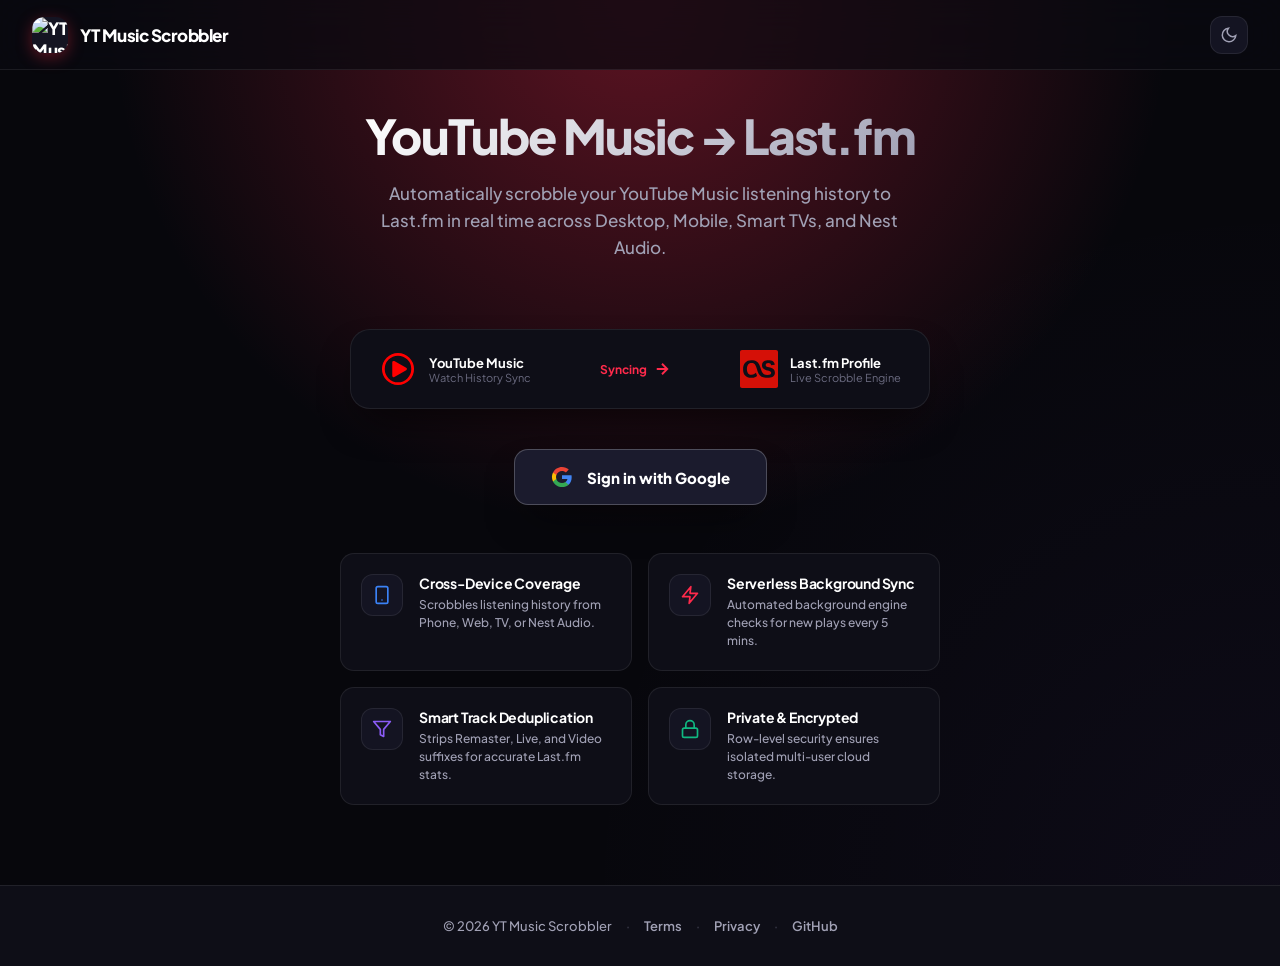
==== commit 98c44961: "refactor: simplify title and description meta tags" ====
--- a/templates/index.html
+++ b/templates/index.html
@@ -4,23 +4,22 @@
 <head>
     <meta charset="UTF-8">
     <meta name="viewport" content="width=device-width, initial-scale=1.0">
-    <title>YT Music Scrobbler - Sync YouTube Music to Last.fm</title>
+    <title>YT Music Scrobbler</title>
     <meta name="description"
-        content="Automatically scrobble your YouTube Music listening history to Last.fm in real-time across all your devices. Free, secure, and open-source.">
+        content="Automatically scrobble YouTube Music listening history to Last.fm.">
     <meta name="keywords"
-        content="YouTube Music, Last.fm, scrobbler, music scrobbler, YT Music Last.fm sync, music history tracking">
-    <meta name="author" content="Kuber Bassi">
+        content="YouTube Music, Last.fm, scrobbler, music scrobbler, YT Music Last.fm sync">
     <meta name="theme-color" content="#07070a">
     <meta name="robots" content="index, follow">
-    <meta property="og:title" content="YT Music Scrobbler - Sync YouTube Music to Last.fm">
+    <meta property="og:title" content="YT Music Scrobbler">
     <meta property="og:description"
-        content="Scrobble YouTube Music listening history to Last.fm seamlessly across PC, Mobile, and TV.">
+        content="Automatically scrobble YouTube Music listening history to Last.fm.">
     <meta property="og:type" content="website">
     <meta property="og:image" content="https://ytscrobbler.kuberbassi.com/Icon.png">
     <meta name="twitter:card" content="summary_large_image">
-    <meta name="twitter:title" content="YT Music Scrobbler - Sync YouTube Music to Last.fm">
+    <meta name="twitter:title" content="YT Music Scrobbler">
     <meta name="twitter:description"
-        content="Scrobble YouTube Music listening history to Last.fm automatically across all devices.">
+        content="Automatically scrobble YouTube Music listening history to Last.fm.">
     <meta name="twitter:image" content="https://ytscrobbler.kuberbassi.com/Icon.png">
     <link rel="canonical" href="https://ytscrobbler.kuberbassi.com">
     <link rel="icon" type="image/png" href="/Icon.png">
@@ -476,7 +475,7 @@
     </main>
 
     <footer class="site-footer">
-        <span>© <span id="year"></span> <a href="https://kuberbassi.com" target="_blank">Kuber Bassi</a></span>
+        <span>© <span id="year"></span> YT Music Scrobbler</span>
         <span class="footer-sep">·</span>
         <a href="/terms">Terms</a>
         <span class="footer-sep">·</span>
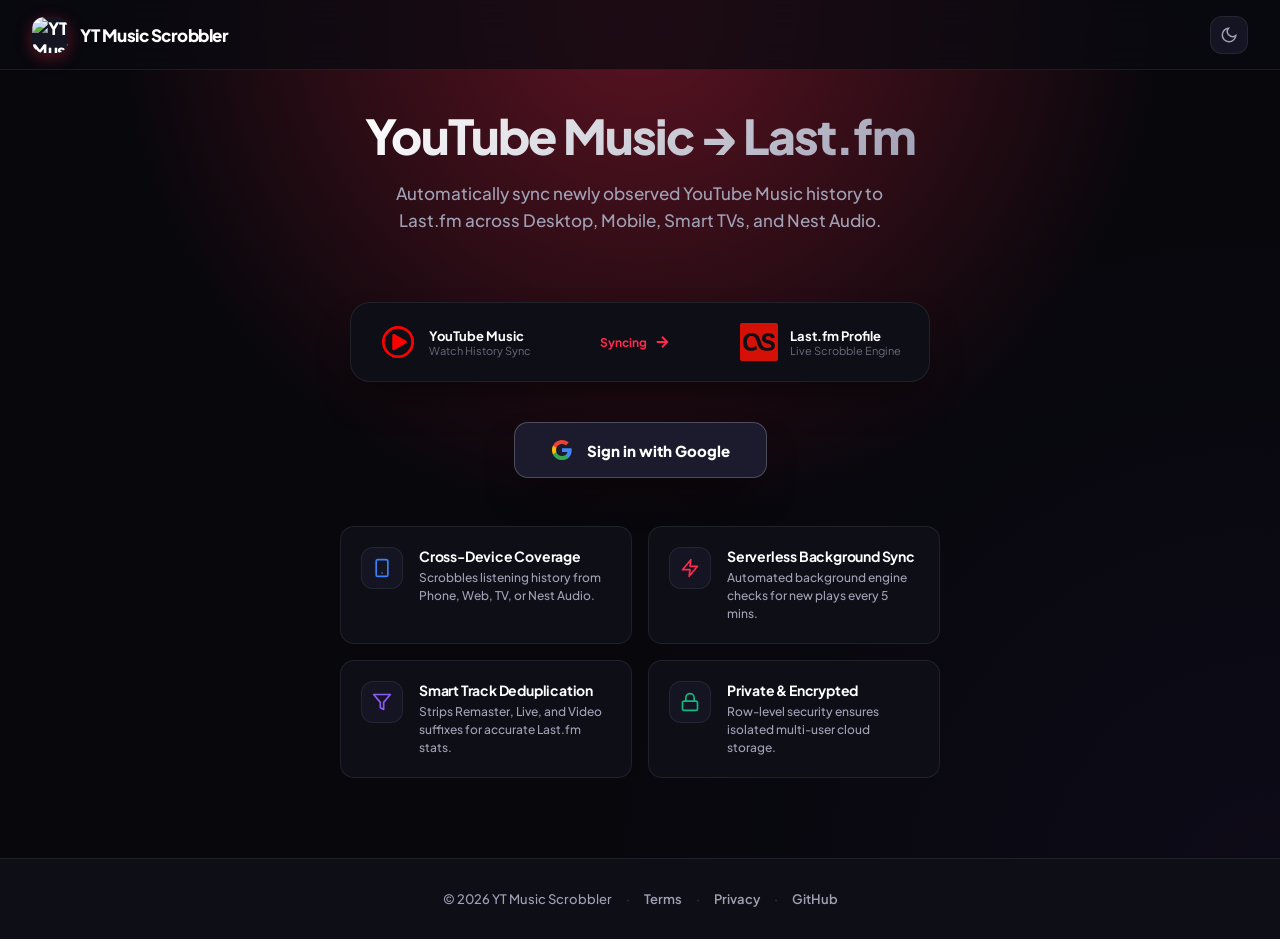
==== commit 6b852cbd: "Harden background sync and credential setup" ====
--- a/templates/index.html
+++ b/templates/index.html
@@ -63,7 +63,7 @@
         <div class="login-hero">
             <h1 class="login-title">YouTube Music → Last.fm</h1>
             <p class="login-subtitle">
-                Automatically scrobble your YouTube Music listening history to Last.fm in real time across Desktop,
+                Automatically sync newly observed YouTube Music history to Last.fm across Desktop,
                 Mobile, Smart TVs, and Nest Audio.
             </p>
         </div>
@@ -240,9 +240,9 @@
             <div class="card">
                 <div class="card-header">
                     <div class="card-title-group">
-                        <span class="card-title">Live Connections</span>
-                    </div>
-                    <button class="btn btn-secondary btn-sm" onclick="checkStatus()">Refresh</button>
+                    <span class="card-title">Connection Health</span>
+                    </div>
+                    <button class="btn btn-secondary btn-sm" onclick="checkStatus(true)">Check now</button>
                 </div>
                 <div class="card-body">
                     <div class="status-item">
@@ -311,7 +311,7 @@
                             </svg>
                             Scrobble Now
                         </button>
-                        <button class="btn btn-secondary" onclick="showTab('history'); loadHistory();">
+                        <button class="btn btn-secondary" onclick="showTab('history')">
                             <svg width="15" height="15" viewBox="0 0 24 24" fill="none" stroke="currentColor"
                                 stroke-width="2" stroke-linecap="round" stroke-linejoin="round">
                                 <circle cx="12" cy="12" r="10" />
@@ -338,6 +338,23 @@
             <div class="card">
                 <div class="card-header"><span class="card-title">Last.fm Credentials</span></div>
                 <div class="card-body">
+                    <div id="lastfm-connected-panel" class="account-connected-panel" style="display:none;">
+                        <div class="account-connected-icon">✓</div>
+                        <div class="account-connected-copy">
+                            <strong id="lastfm-connected-title">Last.fm connected</strong>
+                            <span id="lastfm-connected-description">Credentials are encrypted and stored securely.</span>
+                            <div class="credential-status-list" aria-label="Last.fm credential status">
+                                <span><b>✓</b> API key saved</span>
+                                <span><b>✓</b> API secret saved securely</span>
+                                <span id="lastfm-session-status"><b>✓</b> Session key received and saved securely</span>
+                            </div>
+                        </div>
+                        <div class="account-connected-actions">
+                            <button class="btn btn-secondary btn-sm" onclick="authorizeLastfm()">Reauthorize</button>
+                            <button class="btn btn-secondary btn-sm" onclick="showLastfmEditor()">Replace credentials</button>
+                        </div>
+                    </div>
+                    <div id="lastfm-form">
                     <div class="form-group">
                         <label class="form-label">API Key</label>
                         <input type="text" class="form-input" id="lastfm-key"
@@ -360,9 +377,14 @@
                                     <path d="M18 13v6a2 2 0 0 1-2 2H5a2 2 0 0 1-2-2V8a2 2 0 0 1 2-2h6" />
                                     <polyline points="15 3 21 3 21 9" />
                                     <line x1="10" y1="14" x2="21" y2="3" />
-                                </svg> Click here to Authorize with Last.fm</a></p>
+                                </svg> Save credentials &amp; Authorize with Last.fm</a><br>
+                            Your API key and secret will be saved before authorization. The generated session key is
+                            then received and stored automatically.</p>
                     </div>
                     <button class="btn btn-primary" onclick="saveLastfm()">Save Last.fm Account</button>
+                    <button id="lastfm-cancel-edit" class="btn btn-secondary" onclick="cancelLastfmEditor()"
+                        style="display:none;margin-left:8px;">Cancel</button>
+                    </div>
                 </div>
             </div>
 
@@ -398,8 +420,6 @@
                 <div class="card-header">
                     <span class="card-title">YouTube Music History</span>
                     <div style="display:flex;gap:8px;">
-                        <button class="btn btn-secondary btn-sm" onclick="resetHistoryCache()"
-                            title="Clear local scrobble history cache">Reset Cache</button>
                         <button class="btn btn-secondary btn-sm" onclick="loadHistory()">Refresh</button>
                     </div>
                 </div>
@@ -416,7 +436,7 @@
                         </div>
                     </div>
                     <div id="history-list" class="history-list">
-                        <div class="empty">Click Refresh to load history</div>
+                        <div class="empty">Open History to load recent tracks</div>
                     </div>
                 </div>
             </div>
@@ -424,6 +444,68 @@
 
         <!-- Setup Guide Tab -->
         <div id="guide" class="tab-content">
+            <div class="card">
+                <div class="card-header"><span class="card-title">Connect Last.fm</span></div>
+                <div class="card-body">
+                    <p class="guide-intro">Create your own Last.fm API credentials once, save them here, then approve
+                        access to your Last.fm account. Your secret and session key are never displayed after saving.</p>
+
+                    <div class="guide-step">
+                        <div class="guide-step-header">
+                            <div><span class="guide-step-num">1</span>Create a Last.fm API account</div>
+                        </div>
+                        <div class="guide-step-body">
+                            Open <a href="https://www.last.fm/api/account/create" target="_blank"
+                                rel="noopener noreferrer">last.fm/api/account/create</a> while signed in to Last.fm.
+                        </div>
+                    </div>
+
+                    <div class="guide-step">
+                        <div class="guide-step-header">
+                            <div><span class="guide-step-num">2</span>Fill in the application details</div>
+                        </div>
+                        <div class="guide-step-body">
+                            Use <code>YT Music Scrobbler</code> as the application name. For the description, enter
+                            <code>Synchronizes my YouTube Music listening history with Last.fm.</code><br><br>
+                            Callback URL: <code>https://ytscrobbler.kuberbassi.com/api/lastfm-callback</code><br>
+                            Application homepage: <code>https://ytscrobbler.kuberbassi.com</code>
+                        </div>
+                    </div>
+
+                    <div class="guide-step">
+                        <div class="guide-step-header">
+                            <div><span class="guide-step-num">3</span>Save the API key and secret</div>
+                        </div>
+                        <div class="guide-step-body">
+                            Last.fm will provide an <strong>API Key</strong> and <strong>Shared Secret</strong>. Copy both
+                            into the Last.fm Credentials section in <a href="#" onclick="showTab('connect'); return false;">Accounts</a>,
+                            then select <strong>Save Last.fm Account</strong>. Do not put either value in the Session Key field.
+                        </div>
+                    </div>
+
+                    <div class="guide-step">
+                        <div class="guide-step-header">
+                            <div><span class="guide-step-num">4</span>Authorize your Last.fm account</div>
+                        </div>
+                        <div class="guide-step-body">
+                            Select <strong>Authorize with Last.fm</strong> (or <strong>Reauthorize</strong> after saving),
+                            approve access in the popup, and return to this site. Keep popups enabled for this step.
+                        </div>
+                    </div>
+
+                    <div class="guide-step">
+                        <div class="guide-step-header">
+                            <div><span class="guide-step-num">5</span>Confirm the session was received</div>
+                        </div>
+                        <div class="guide-step-body">
+                            The site captures and stores the session key automatically. For security, the actual key is
+                            intentionally hidden and never needs to be copied. A green
+                            <strong>Last.fm authorization successful</strong> panel confirms that it was received.
+                        </div>
+                    </div>
+                </div>
+            </div>
+
             <div class="card">
                 <div class="card-header"><span class="card-title">How to Extract YouTube Music Browser Headers</span>
                 </div>
@@ -487,4 +569,4 @@
     <script src="/_vercel/insights/script.js" defer></script>
 </body>
 
-</html>+</html>
--- a/static/css/styles.css
+++ b/static/css/styles.css
@@ -740,6 +740,12 @@
     color: var(--success);
 }
 
+.sync-info.error {
+    color: var(--danger);
+    max-width: 55%;
+    text-align: right;
+}
+
 /* Connection Status Row */
 .status-item {
     display: flex;
@@ -894,6 +900,55 @@
     margin-bottom: 20px;
 }
 
+.account-connected-panel {
+    align-items: center;
+    gap: 14px;
+    padding: 18px;
+    border: 1px solid rgba(16, 185, 129, 0.28);
+    border-radius: var(--radius-sm);
+    background: rgba(16, 185, 129, 0.08);
+}
+
+.account-connected-panel.needs-attention {
+    border-color: rgba(245, 158, 11, 0.3);
+    background: rgba(245, 158, 11, 0.08);
+}
+
+.account-connected-icon {
+    width: 34px;
+    height: 34px;
+    border-radius: 50%;
+    display: grid;
+    place-items: center;
+    flex: 0 0 auto;
+    color: var(--success);
+    background: rgba(16, 185, 129, 0.16);
+    font-weight: 800;
+}
+
+.needs-attention .account-connected-icon {
+    color: #f59e0b;
+    background: rgba(245, 158, 11, 0.16);
+}
+
+.account-connected-copy {
+    display: flex;
+    flex: 1;
+    min-width: 0;
+    flex-direction: column;
+    gap: 3px;
+}
+
+.account-connected-copy strong { color: var(--text-primary); font-size: 14px; }
+.account-connected-copy span { color: var(--text-secondary); font-size: 12px; }
+.account-connected-actions { display: flex; gap: 8px; flex-wrap: wrap; }
+
+@media (max-width: 640px) {
+    .account-connected-panel { align-items: flex-start; flex-wrap: wrap; }
+    .account-connected-actions { width: 100%; }
+    .account-connected-actions .btn { flex: 1; }
+}
+
 .form-label {
     display: block;
     font-size: 12px;
@@ -1157,6 +1212,35 @@
 }
 
 /* Guide Accordion */
+.guide-intro {
+    margin: 0 0 18px;
+    color: var(--text-secondary);
+    font-size: 13px;
+    line-height: 1.65;
+}
+
+.credential-status-list {
+    display: flex;
+    flex-wrap: wrap;
+    gap: 6px 12px;
+    margin-top: 7px;
+    font-size: 11px;
+    color: var(--text-secondary);
+}
+
+.credential-status-list span {
+    white-space: nowrap;
+}
+
+.credential-status-list b {
+    color: var(--success);
+}
+
+.account-connected-panel.needs-attention #lastfm-session-status,
+.account-connected-panel.needs-attention #lastfm-session-status b {
+    color: #f59e0b;
+}
+
 .guide-step {
     border: 1px solid var(--border);
     border-radius: var(--radius-md);
@@ -1327,4 +1411,4 @@
 
 .highlight-box strong {
     color: var(--text-primary);
-}+}
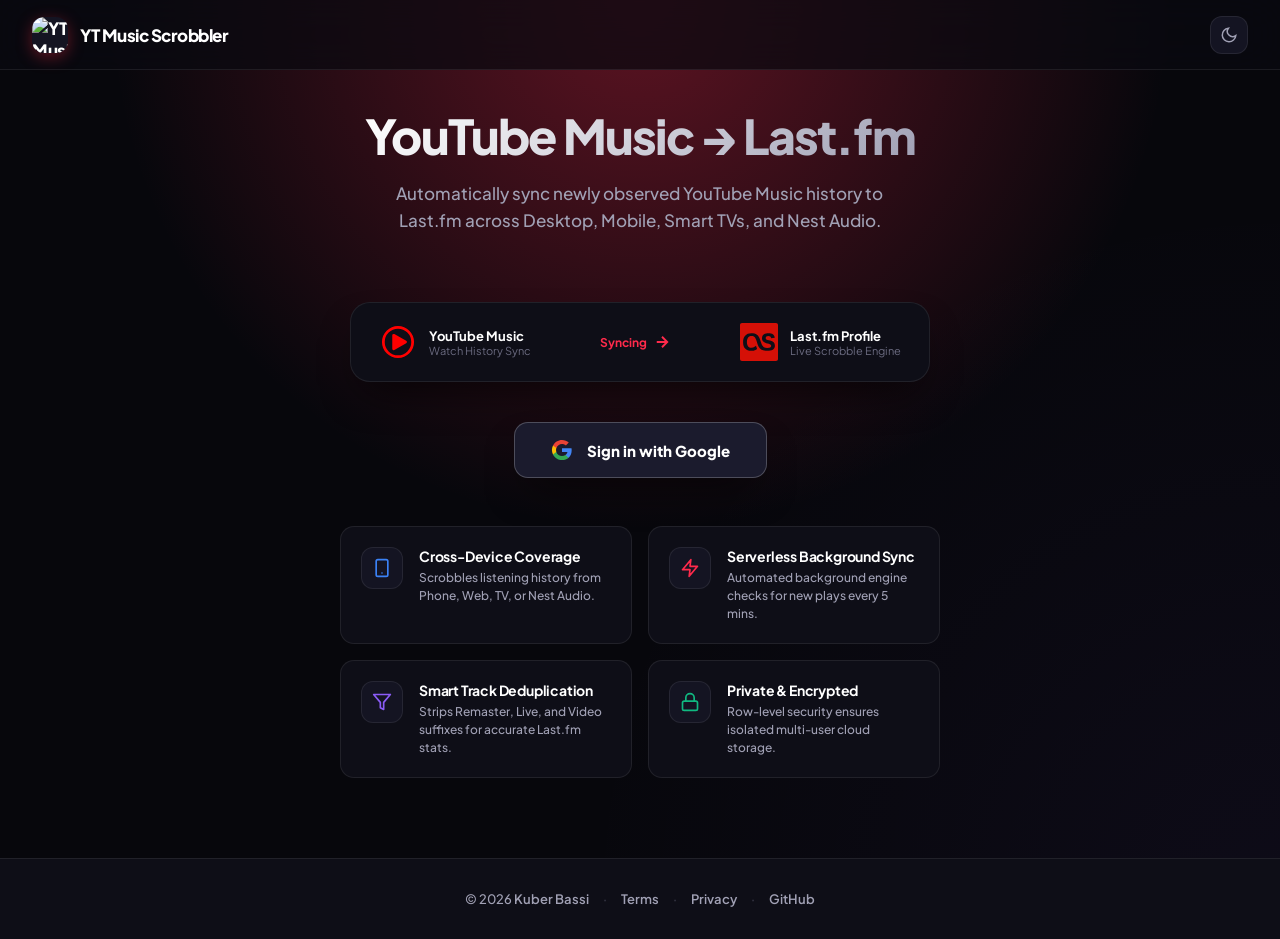
==== commit 6e85e45a: "Add LLM documentation and improve SEO" ====
--- a/templates/index.html
+++ b/templates/index.html
@@ -4,24 +4,29 @@
 <head>
     <meta charset="UTF-8">
     <meta name="viewport" content="width=device-width, initial-scale=1.0">
-    <title>YT Music Scrobbler</title>
+    <title>YT Music Scrobbler — Automatic YouTube Music to Last.fm Sync</title>
     <meta name="description"
-        content="Automatically scrobble YouTube Music listening history to Last.fm.">
+        content="Automatically sync newly observed YouTube Music listening history to Last.fm every five minutes across phones, computers, TVs, and Nest devices.">
     <meta name="keywords"
         content="YouTube Music, Last.fm, scrobbler, music scrobbler, YT Music Last.fm sync">
     <meta name="theme-color" content="#07070a">
     <meta name="robots" content="index, follow">
     <meta property="og:title" content="YT Music Scrobbler">
     <meta property="og:description"
-        content="Automatically scrobble YouTube Music listening history to Last.fm.">
+        content="Automatic cross-device YouTube Music history synchronization for Last.fm.">
     <meta property="og:type" content="website">
+    <meta property="og:url" content="https://ytscrobbler.kuberbassi.com/">
+    <meta property="og:site_name" content="YT Music Scrobbler">
     <meta property="og:image" content="https://ytscrobbler.kuberbassi.com/Icon.png">
     <meta name="twitter:card" content="summary_large_image">
     <meta name="twitter:title" content="YT Music Scrobbler">
     <meta name="twitter:description"
-        content="Automatically scrobble YouTube Music listening history to Last.fm.">
+        content="Automatic cross-device YouTube Music history synchronization for Last.fm.">
     <meta name="twitter:image" content="https://ytscrobbler.kuberbassi.com/Icon.png">
-    <link rel="canonical" href="https://ytscrobbler.kuberbassi.com">
+    <meta name="author" content="Kuber Bassi">
+    <link rel="canonical" href="https://ytscrobbler.kuberbassi.com/">
+    <link rel="manifest" href="/site.webmanifest">
+    <link rel="alternate" type="text/plain" href="/llms.txt" title="LLM documentation">
     <link rel="icon" type="image/png" href="/Icon.png">
     <link rel="shortcut icon" href="/Icon.png">
     <link rel="preconnect" href="https://fonts.googleapis.com">
@@ -31,6 +36,35 @@
         rel="stylesheet">
     <link rel="stylesheet" href="/static/css/styles.css">
     <script src="/static/js/app.js" defer></script>
+    <script type="application/ld+json">
+    {
+      "@context": "https://schema.org",
+      "@type": "WebApplication",
+      "name": "YT Music Scrobbler",
+      "url": "https://ytscrobbler.kuberbassi.com/",
+      "description": "Automatically synchronizes newly observed YouTube Music listening history with Last.fm across devices.",
+      "applicationCategory": "MultimediaApplication",
+      "operatingSystem": "Any device with a modern web browser",
+      "isAccessibleForFree": true,
+      "offers": {
+        "@type": "Offer",
+        "price": "0",
+        "priceCurrency": "USD"
+      },
+      "softwareHelp": "https://ytscrobbler.kuberbassi.com/#guide",
+      "codeRepository": "https://github.com/kuberbassi/ytmusic-scrobbler",
+      "license": "https://opensource.org/license/mit",
+      "creator": {
+        "@type": "Person",
+        "name": "Kuber Bassi",
+        "url": "https://kuberbassi.com/",
+        "sameAs": [
+          "https://github.com/kuberbassi",
+          "https://www.linkedin.com/in/kuberbassi/"
+        ]
+      }
+    }
+    </script>
 </head>
 
 <body data-theme="dark">
@@ -557,7 +591,8 @@
     </main>
 
     <footer class="site-footer">
-        <span>© <span id="year"></span> YT Music Scrobbler</span>
+        <span>© <span id="year"></span> <a href="https://kuberbassi.com" target="_blank"
+                rel="author noopener">Kuber Bassi</a></span>
         <span class="footer-sep">·</span>
         <a href="/terms">Terms</a>
         <span class="footer-sep">·</span>
